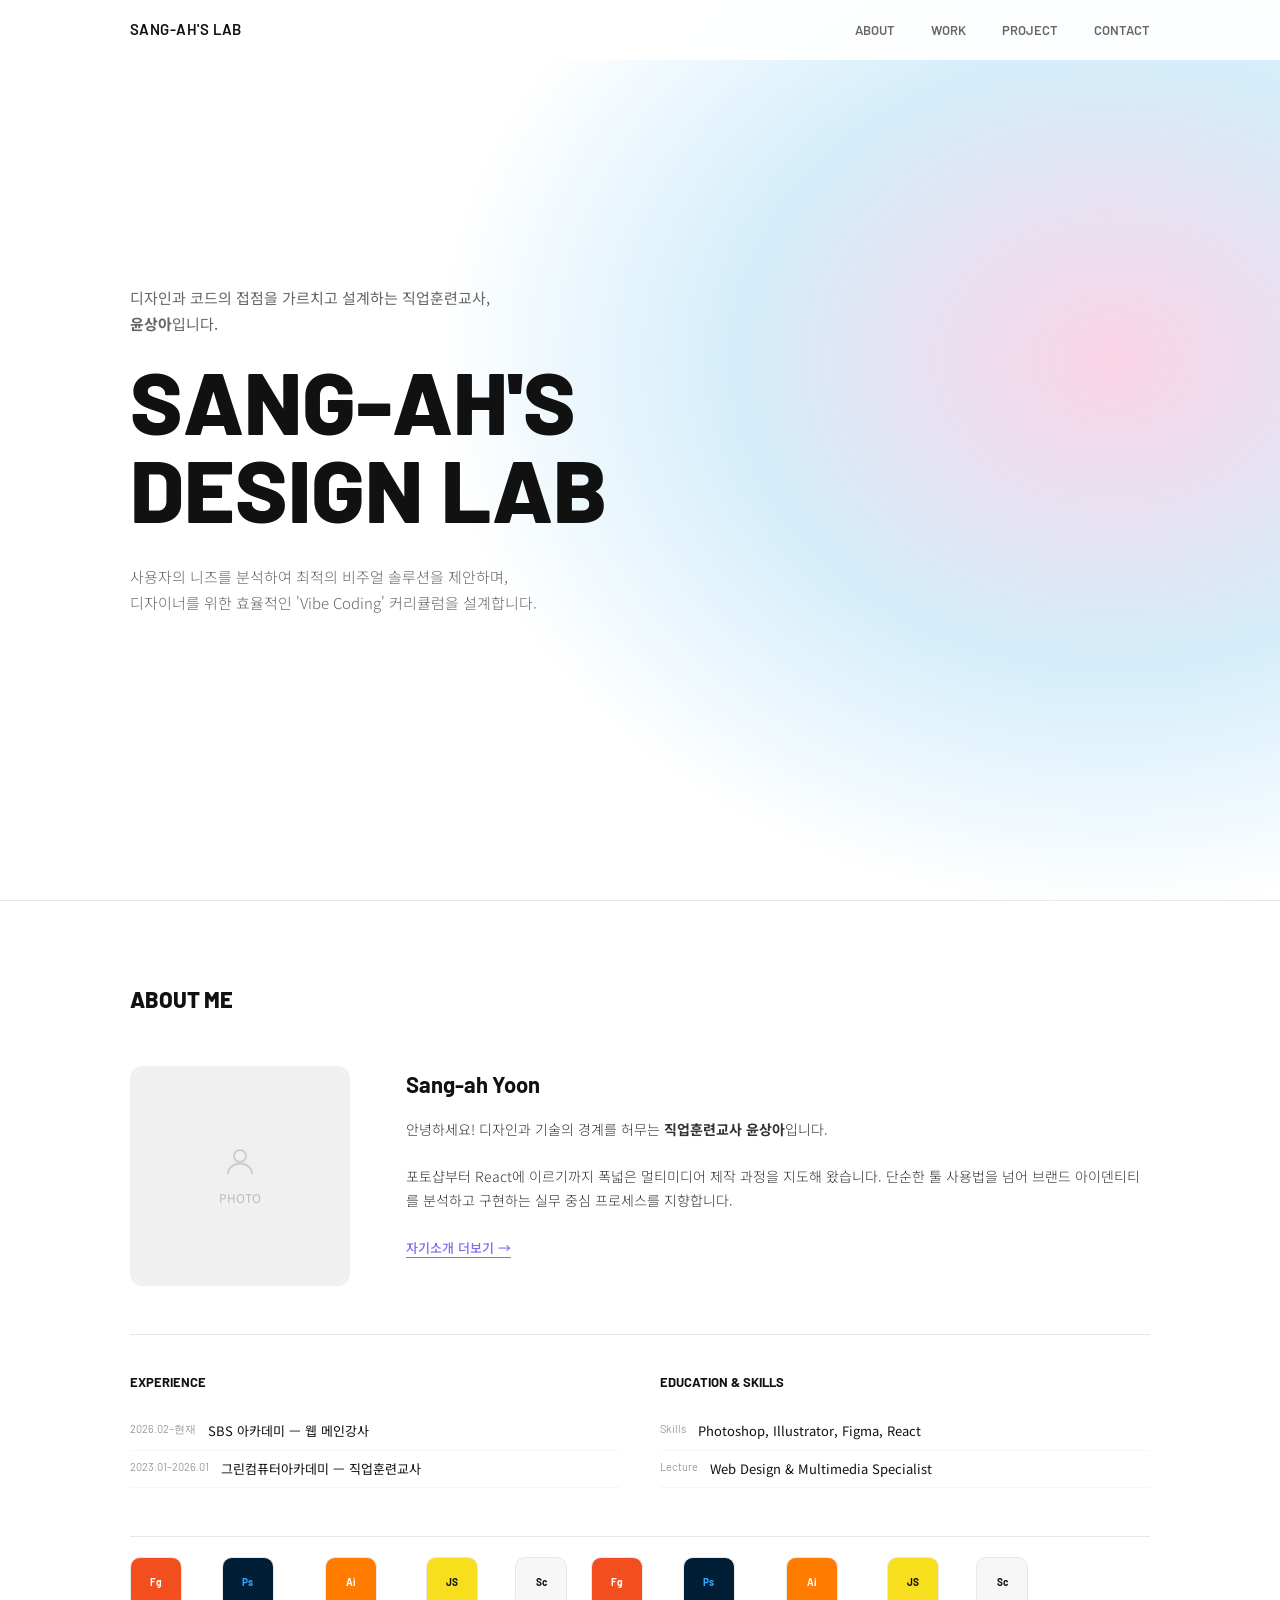
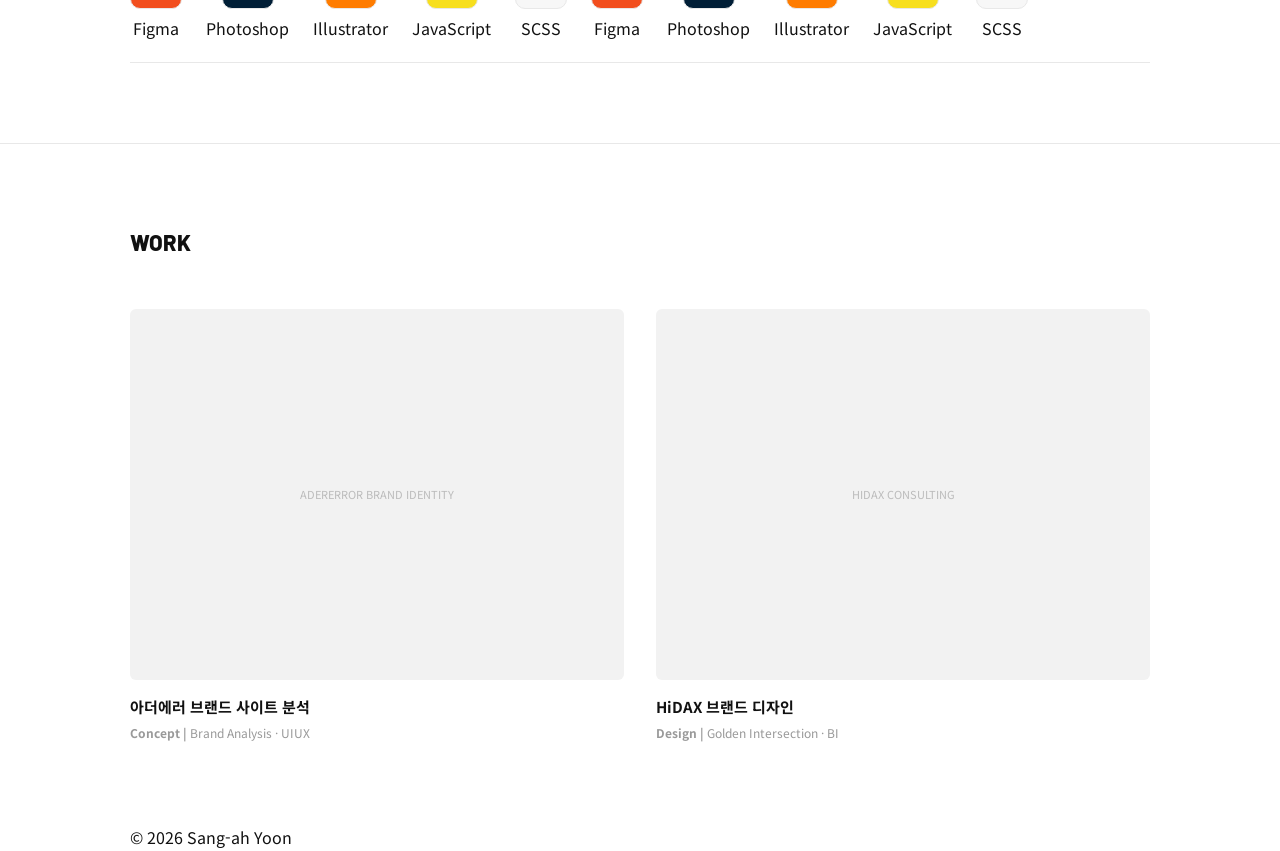
==== index.html @ d9bf9744 "3.31" ====
<!DOCTYPE html>
<html lang="ko">
<head>
  <meta charset="UTF-8" />
  <meta name="viewport" content="width=device-width, initial-scale=1.0" />
  <title>Sang-ah Yoon | Design & Education Portfolio</title>
  
  <link rel="preconnect" href="https://fonts.googleapis.com" />
  <link rel="preconnect" href="https://fonts.gstatic.com" crossorigin />
  <link href="https://fonts.googleapis.com/css2?family=Noto+Sans+KR:wght@300;400;500;700;900&family=Barlow:ital,wght@0,400;0,600;0,800;1,400&display=swap" rel="stylesheet" />
  
  <link rel="stylesheet" href="style.css" />
</head>
<body>

  <header id="nav">
    <div class="nav-wrap">
      <a href="#hero" class="nav-logo">SANG-AH'S LAB</a>
      <nav class="nav-menu">
        <a href="#about">About</a>
        <a href="#work">Work</a>
        <a href="#project">Project</a>
        <a href="#contact">Contact</a>
      </nav>
      <button class="nav-toggle" id="navBtn" aria-label="메뉴">
        <span></span><span></span><span></span>
      </button>
    </div>
  </header>

  <div class="nav-mobile-panel" id="mobileNav">
    <a href="#about">About</a>
    <a href="#work">Work</a>
    <a href="#project">Project</a>
    <a href="#contact">Contact</a>
  </div>

  <section id="hero">
    <div class="hero-blob"></div>
    <div class="hero-inner">
      <p class="hero-sub">
        디자인과 코드의 접점을 가르치고 설계하는 직업훈련교사,<br />
        <strong>윤상아</strong>입니다.
      </p>
      <h1 class="hero-title">SANG-AH'S<br />DESIGN LAB</h1>
      <p class="hero-desc">
        사용자의 니즈를 분석하여 최적의 비주얼 솔루션을 제안하며,<br />
        디자이너를 위한 효율적인 'Vibe Coding' 커리큘럼을 설계합니다.
      </p>
    </div>
  </section>

  <section id="about" class="section">
    <div class="wrap">
      <h2 class="section-title fade-up">ABOUT ME</h2>
      <div class="about-top fade-up">
        <div class="about-img-wrap">
          <div class="about-img-placeholder">
            <svg viewBox="0 0 24 24" stroke-width="1.2"><circle cx="12" cy="8" r="4"/><path d="M4 20c0-4 3.6-7 8-7s8 3 8 7"/></svg>
            PHOTO
          </div>
        </div>
        <div class="about-text-wrap">
          <h3 class="about-name">Sang-ah Yoon</h3>
          <p class="about-bio">
            안녕하세요! 디자인과 기술의 경계를 허무는 <strong>직업훈련교사 윤상아</strong>입니다.<br /><br />
            포토샵부터 React에 이르기까지 폭넓은 멀티미디어 제작 과정을 지도해 왔습니다. 
            단순한 툴 사용법을 넘어 브랜드 아이덴티티를 분석하고 구현하는 실무 중심 프로세스를 지향합니다.
          </p>
          <a href="#" target="_blank" class="about-more-link">자기소개 더보기 →</a>
        </div>
      </div>

      <div class="about-meta fade-up">
        <div>
          <p class="meta-title">Experience</p>
          <ul class="meta-list">
            <li><span class="meta-year">2026.02–현재</span><span>SBS 아카데미 — 웹 메인강사</span></li>
            <li><span class="meta-year">2023.01–2026.01</span><span>그린컴퓨터아카데미 — 직업훈련교사</span></li>
          </ul>
        </div>
        <div>
          <p class="meta-title">Education & Skills</p>
          <ul class="meta-list">
            <li><span class="meta-year">Skills</span><span>Photoshop, Illustrator, Figma, React</span></li>
            <li><span class="meta-year">Lecture</span><span>Web Design & Multimedia Specialist</span></li>
          </ul>
        </div>
      </div>

      <div class="skill-strip fade-up">
        <div class="skill-ticker">
          <div class="skill-icon"><div class="skill-icon-box si-figma">Fg</div><span>Figma</span></div>
          <div class="skill-icon"><div class="skill-icon-box si-ps">Ps</div><span>Photoshop</span></div>
          <div class="skill-icon"><div class="skill-icon-box si-ai">Ai</div><span>Illustrator</span></div>
          <div class="skill-icon"><div class="skill-icon-box si-js">JS</div><span>JavaScript</span></div>
          <div class="skill-icon"><div class="skill-icon-box si-scss">Sc</div><span>SCSS</span></div>
          <div class="skill-icon"><div class="skill-icon-box si-figma">Fg</div><span>Figma</span></div>
          <div class="skill-icon"><div class="skill-icon-box si-ps">Ps</div><span>Photoshop</span></div>
          <div class="skill-icon"><div class="skill-icon-box si-ai">Ai</div><span>Illustrator</span></div>
          <div class="skill-icon"><div class="skill-icon-box si-js">JS</div><span>JavaScript</span></div>
          <div class="skill-icon"><div class="skill-icon-box si-scss">Sc</div><span>SCSS</span></div>
        </div>
      </div>
    </div>
  </section>

  <section id="work" class="section">
    <div class="wrap">
      <h2 class="section-title fade-up">WORK</h2>
      <div class="work-grid">
        <a href="#" class="work-card fade-up">
          <div class="work-thumb"><div class="work-ph">ADERERROR Brand Identity</div></div>
          <div class="work-info">
            <p class="work-title">아더에러 브랜드 사이트 분석</p>
            <p class="work-tags"><strong>Concept |</strong> Brand Analysis · UIUX</p>
          </div>
        </a>
        <a href="#" class="work-card fade-up">
          <div class="work-thumb"><div class="work-ph">HiDAX Consulting</div></div>
          <div class="work-info">
            <p class="work-title">HiDAX 브랜드 디자인</p>
            <p class="work-tags"><strong>Design |</strong> Golden Intersection · BI</p>
          </div>
        </a>
      </div>
    </div>
  </section>

  <footer id="contact">
    <div class="wrap">
      <p class="footer-copy">© 2026 Sang-ah Yoon</p>
    </div>
  </footer>

  <button id="totop" aria-label="맨 위로">↑</button>

  <script src="main.js"></script>
</body>
</html>
---- style.css ----
/* =============================================
   VARIABLES & RESET
============================================= */
*,
*::before,
*::after {
    box-sizing: border-box;
    margin: 0;
    padding: 0;
}

:root {
    --color-accent: #7c6ef5;
    --color-accent2: #f5a0c8;
    --color-accent3: #a0d8f5;
    --color-black: #111111;
    --color-gray-dark: #333333;
    --color-gray: #666666;
    --color-gray-light: #999999;
    --color-border: #e8e8e8;
    --color-bg: #ffffff;
    --color-bg-soft: #f7f7f7;
    --font-ko: 'Noto Sans KR', sans-serif;
    --font-en: 'Barlow', sans-serif;
    --max-w: 1100px;
    --nav-h: 60px;
}

html {
    scroll-behavior: smooth;
}

body {
    font-family: var(--font-ko);
    background: var(--color-bg);
    color: var(--color-black);
    line-height: 1.7;
}

a {
    text-decoration: none;
    color: inherit;
}

ul {
    list-style: none;
}

img {
    display: block;
    max-width: 100%;
}

.wrap {
    max-width: var(--max-w);
    margin: 0 auto;
    padding: 0 40px;
}

/* ANIMATION */
.fade-up {
    opacity: 0;
    transform: translateY(24px);
    transition: opacity .65s ease, transform .65s ease;
}

.fade-up.show {
    opacity: 1;
    transform: none;
}

/* =============================================
   NAVIGATION
============================================= */
#nav {
    position: fixed;
    inset: 0 0 auto 0;
    height: var(--nav-h);
    background: rgba(255, 255, 255, .93);
    backdrop-filter: blur(10px);
    z-index: 1000;
    transition: border-color .3s;
}

#nav.scrolled {
    border-bottom: 1px solid var(--color-border);
}

.nav-wrap {
    max-width: var(--max-w);
    margin: 0 auto;
    padding: 0 40px;
    height: 100%;
    display: flex;
    align-items: center;
    justify-content: space-between;
}

.nav-logo {
    font-family: var(--font-en);
    font-weight: 600;
    font-size: 15px;
    letter-spacing: .03em;
}

.nav-menu {
    display: flex;
    gap: 36px;
}

.nav-menu a {
    font-family: var(--font-en);
    font-size: 13px;
    font-weight: 600;
    text-transform: uppercase;
    color: var(--color-gray);
    transition: color .2s;
}

.nav-menu a:hover,
.nav-menu a.on {
    color: var(--color-black);
}

/* MOBILE NAV */
.nav-toggle {
    display: none;
    flex-direction: column;
    gap: 5px;
    background: none;
    border: none;
    cursor: pointer;
}

.nav-toggle span {
    display: block;
    width: 22px;
    height: 1.5px;
    background: var(--color-black);
    transition: .3s;
}

.nav-toggle.open span:nth-child(1) {
    transform: translateY(6.5px) rotate(45deg);
}

.nav-toggle.open span:nth-child(2) {
    opacity: 0;
}

.nav-toggle.open span:nth-child(3) {
    transform: translateY(-6.5px) rotate(-45deg);
}

.nav-mobile-panel {
    display: none;
    position: fixed;
    top: var(--nav-h);
    left: 0;
    right: 0;
    background: #fff;
    border-bottom: 1px solid var(--color-border);
    padding: 20px 40px;
    flex-direction: column;
    gap: 16px;
    z-index: 999;
}

.nav-mobile-panel.open {
    display: flex;
}

/* =============================================
   HERO
============================================= */
#hero {
    min-height: 100vh;
    display: flex;
    flex-direction: column;
    justify-content: center;
    position: relative;
    overflow: hidden;
}

.hero-blob {
    position: absolute;
    top: 0;
    right: 0;
    width: 65%;
    height: 100%;
    background: radial-gradient(ellipse at 80% 40%, var(--color-accent2) 0%, var(--color-accent3) 40%, rgba(255, 255, 255, 0) 72%);
    opacity: .45;
    pointer-events: none;
}

.hero-inner {
    position: relative;
    z-index: 1;
    width: 100%;
    max-width: var(--max-w);
    margin: 0 auto;
    padding: 80px 40px;
}

.hero-sub {
    font-size: 15px;
    color: var(--color-gray);
    margin-bottom: 20px;
}

.hero-title {
    font-family: var(--font-en);
    font-size: clamp(48px, 7vw, 88px);
    font-weight: 800;
    line-height: 1.0;
    margin-bottom: 32px;
    text-transform: uppercase;
}

.hero-desc {
    max-width: 520px;
    font-size: 15px;
    font-weight: 300;
    color: var(--color-gray);
}

/* =============================================
   ABOUT & SKILLS
============================================= */
.section {
    padding: 80px 0;
    border-top: 1px solid var(--color-border);
}

.section-title {
    font-family: var(--font-en);
    font-size: 22px;
    font-weight: 800;
    text-transform: uppercase;
    margin-bottom: 48px;
}

.about-top {
    display: grid;
    grid-template-columns: 220px 1fr;
    gap: 56px;
    margin-bottom: 48px;
}

.about-img-wrap {
    width: 220px;
    height: 220px;
    border-radius: 12px;
    background: #f0f0f0;
    overflow: hidden;
}

.about-img-placeholder {
    width: 100%;
    height: 100%;
    display: flex;
    flex-direction: column;
    align-items: center;
    justify-content: center;
    color: #bbb;
    font-size: 12px;
}

.about-img-placeholder svg {
    width: 36px;
    stroke: #ccc;
    fill: none;
    margin-bottom: 8px;
}

.about-name {
    font-family: var(--font-en);
    font-size: 22px;
    font-weight: 700;
    margin-bottom: 14px;
}

.about-bio {
    font-size: 14px;
    font-weight: 300;
    color: var(--color-gray-dark);
    margin-bottom: 20px;
}

.about-more-link {
    font-size: 13px;
    font-weight: 500;
    color: var(--color-accent);
    border-bottom: 1px solid var(--color-accent);
}

.about-meta {
    display: grid;
    grid-template-columns: 1fr 1fr;
    gap: 40px;
    padding-top: 36px;
    border-top: 1px solid var(--color-border);
}

.meta-title {
    font-family: var(--font-en);
    font-size: 13px;
    font-weight: 700;
    text-transform: uppercase;
    margin-bottom: 20px;
}

.meta-list li {
    display: flex;
    gap: 12px;
    font-size: 13px;
    padding: 7px 0;
    border-bottom: 1px solid var(--color-bg-soft);
}

.meta-year {
    font-family: var(--font-en);
    font-size: 11px;
    color: var(--color-gray-light);
    flex-shrink: 0;
}

/* SKILL TICKER */
.skill-strip {
    overflow: hidden;
    padding: 20px 0;
    border-top: 1px solid var(--color-border);
    border-bottom: 1px solid var(--color-border);
    margin-top: 48px;
}

.skill-ticker {
    display: flex;
    gap: 24px;
    animation: ticker 20s linear infinite;
    width: max-content;
}

@keyframes ticker {
    from {
        transform: translateX(0);
    }

    to {
        transform: translateX(-50%);
    }
}

.skill-icon {
    display: flex;
    flex-direction: column;
    align-items: center;
    gap: 6px;
}

.skill-icon-box {
    width: 52px;
    height: 52px;
    border-radius: 10px;
    display: flex;
    align-items: center;
    justify-content: center;
    font-family: var(--font-en);
    font-size: 10px;
    font-weight: 700;
    background: var(--color-bg-soft);
    border: 1px solid var(--color-border);
}

.si-figma {
    background: #f24e1e !important;
    color: #fff;
}

.si-ps {
    background: #001e36 !important;
    color: #31a8ff;
}

.si-ai {
    background: #ff7c00 !important;
    color: #fff;
}

.si-js {
    background: #f7df1e !important;
    color: #111;
}

/* =============================================
   WORK GRID
============================================= */
.work-grid {
    display: grid;
    grid-template-columns: 1fr 1fr;
    gap: 32px;
}

.work-card {
    display: block;
}

.work-thumb {
    aspect-ratio: 4/3;
    background: #f2f2f2;
    border-radius: 6px;
    margin-bottom: 14px;
    display: flex;
    align-items: center;
    justify-content: center;
}

.work-ph {
    font-size: 11px;
    color: #bbb;
    text-transform: uppercase;
}

.work-title {
    font-size: 15px;
    font-weight: 700;
    margin-bottom: 4px;
}

.work-tags {
    font-size: 12px;
    color: var(--color-gray-light);
}

/* COMMON */
#totop {
    position: fixed;
    bottom: 28px;
    right: 28px;
    width: 44px;
    height: 44px;
    background: var(--color-black);
    color: #fff;
    border: none;
    border-radius: 50%;
    cursor: pointer;
    opacity: 0;
    transition: .3s;
    z-index: 500;
}

#totop.show {
    opacity: 1;
}

@media (max-width: 860px) {
    .wrap {
        padding: 0 24px;
    }

    .about-top {
        grid-template-columns: 1fr;
    }

    .nav-menu {
        display: none;
    }

    .nav-toggle {
        display: flex;
    }

    .work-grid {
        grid-template-columns: 1fr;
    }
}
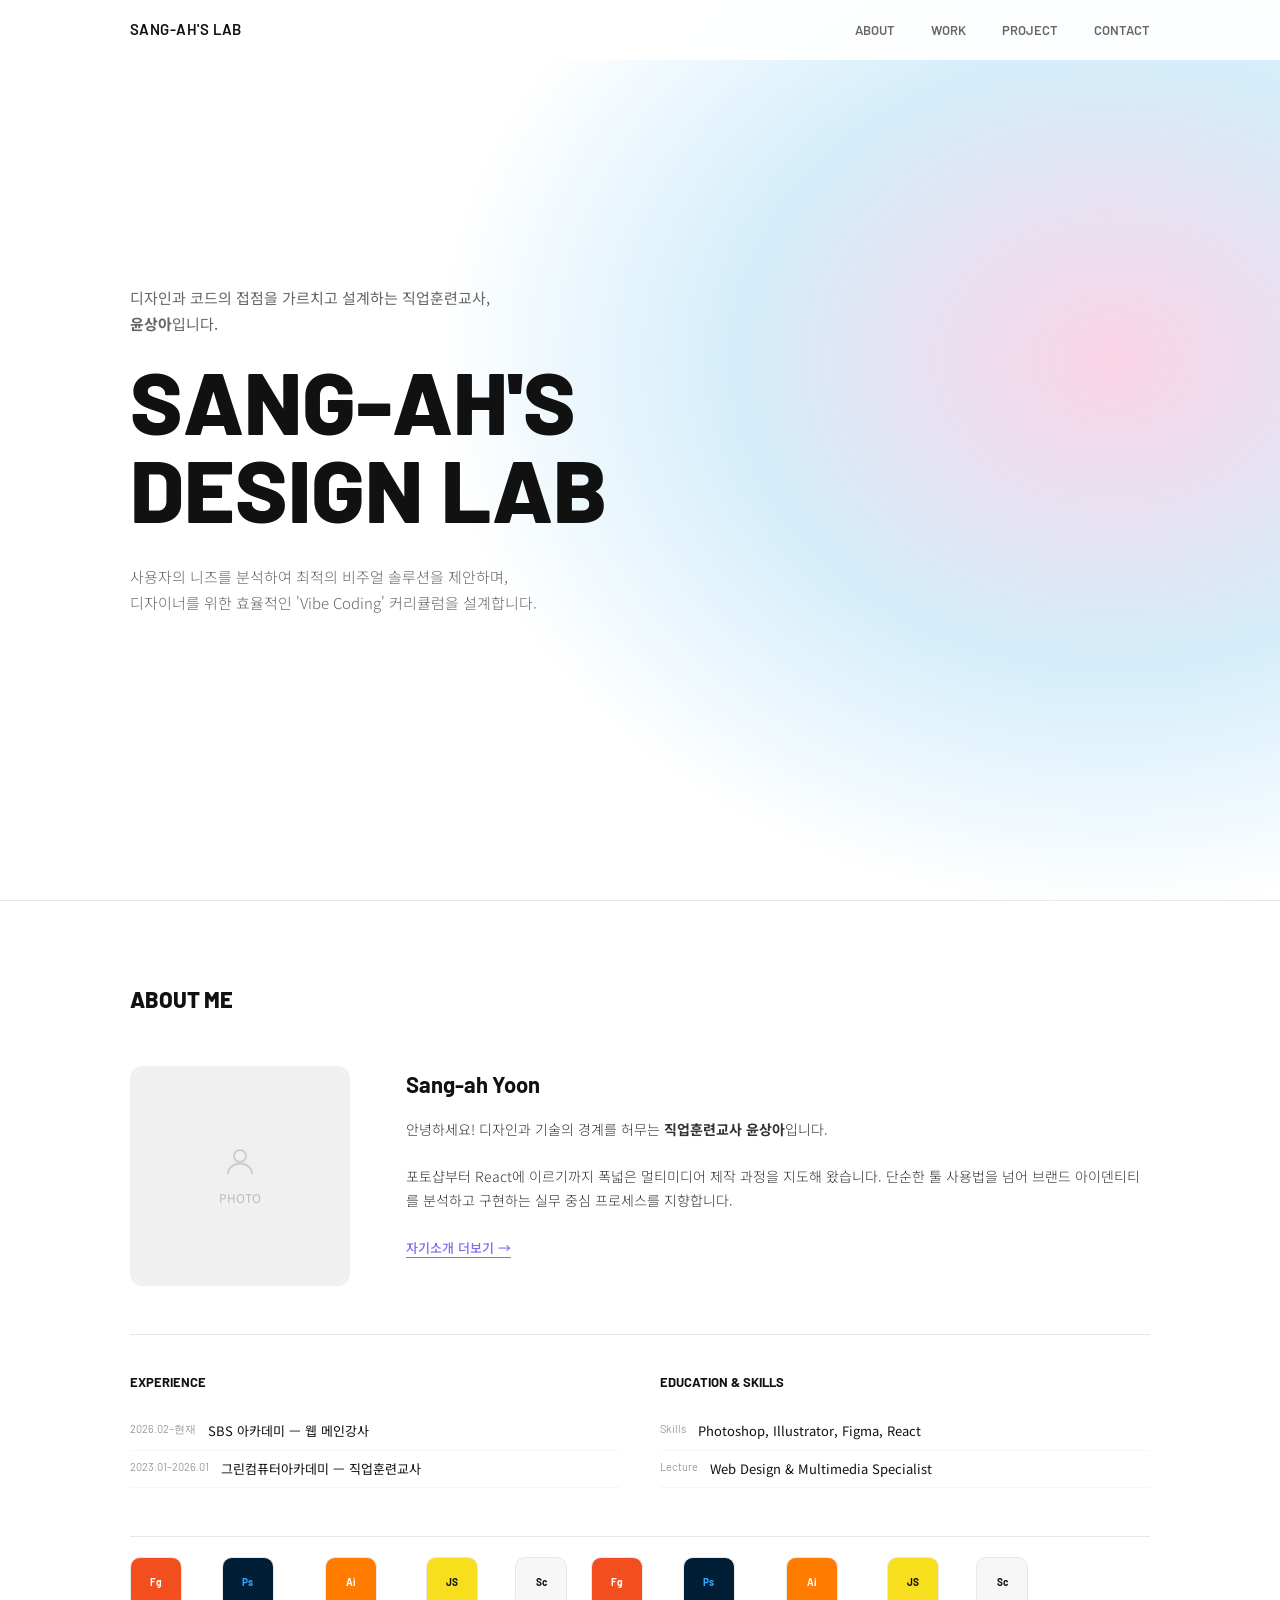
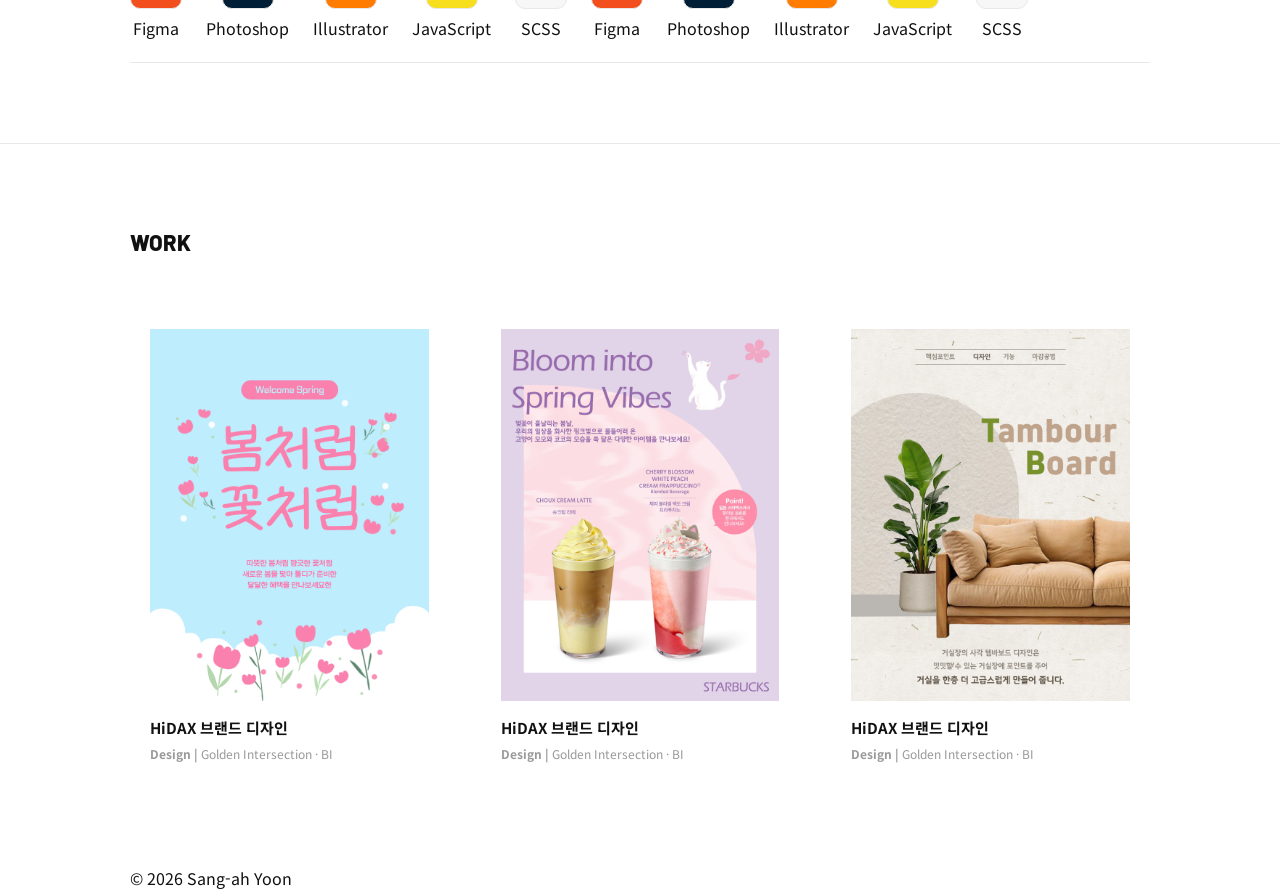
==== commit c10d5256: "3.31" ====
--- a/index.html
+++ b/index.html
@@ -109,15 +109,29 @@
     <div class="wrap">
       <h2 class="section-title fade-up">WORK</h2>
       <div class="work-grid">
-        <a href="#" class="work-card fade-up">
+        <!-- <a href="#" class="work-card fade-up">
           <div class="work-thumb"><div class="work-ph">ADERERROR Brand Identity</div></div>
           <div class="work-info">
             <p class="work-title">아더에러 브랜드 사이트 분석</p>
             <p class="work-tags"><strong>Concept |</strong> Brand Analysis · UIUX</p>
           </div>
+        </a> -->
+        <a href="#" class="work-card fade-up">
+          <div class="work-thumb"><div class="work-ph"><img src="./03.25.jpg" alt="배너1"></div></div>
+          <div class="work-info">
+            <p class="work-title">HiDAX 브랜드 디자인</p>
+            <p class="work-tags"><strong>Design |</strong> Golden Intersection · BI</p>
+          </div>
         </a>
         <a href="#" class="work-card fade-up">
-          <div class="work-thumb"><div class="work-ph">HiDAX Consulting</div></div>
+          <div class="work-thumb"><div class="work-ph"><img src="./3.28 01.jpg" alt="배너2"></div></div>
+          <div class="work-info">
+            <p class="work-title">HiDAX 브랜드 디자인</p>
+            <p class="work-tags"><strong>Design |</strong> Golden Intersection · BI</p>
+          </div>
+        </a>
+        <a href="#" class="work-card fade-up">
+          <div class="work-thumb"><div class="work-ph"><img src="./3.29.jpg" alt="배너3"></div></div>
           <div class="work-info">
             <p class="work-title">HiDAX 브랜드 디자인</p>
             <p class="work-tags"><strong>Design |</strong> Golden Intersection · BI</p>
--- a/style.css
+++ b/style.css
@@ -397,10 +397,19 @@
 ============================================= */
 .work-grid {
     display: grid;
-    grid-template-columns: 1fr 1fr;
+    grid-template-columns: repeat(3, 1fr);
     gap: 32px;
 }
-
+.work-card {
+    background: #fff;
+    padding: 20px;
+    transition: transform 0.2s box-sadow 0.2s;
+    border-radius: 8px;
+}
+.work-card:hover {
+    transform: translateY(-10px);
+    box-shadow: 0 12px 32px #2222223a ;
+}
 .work-card {
     display: block;
 }
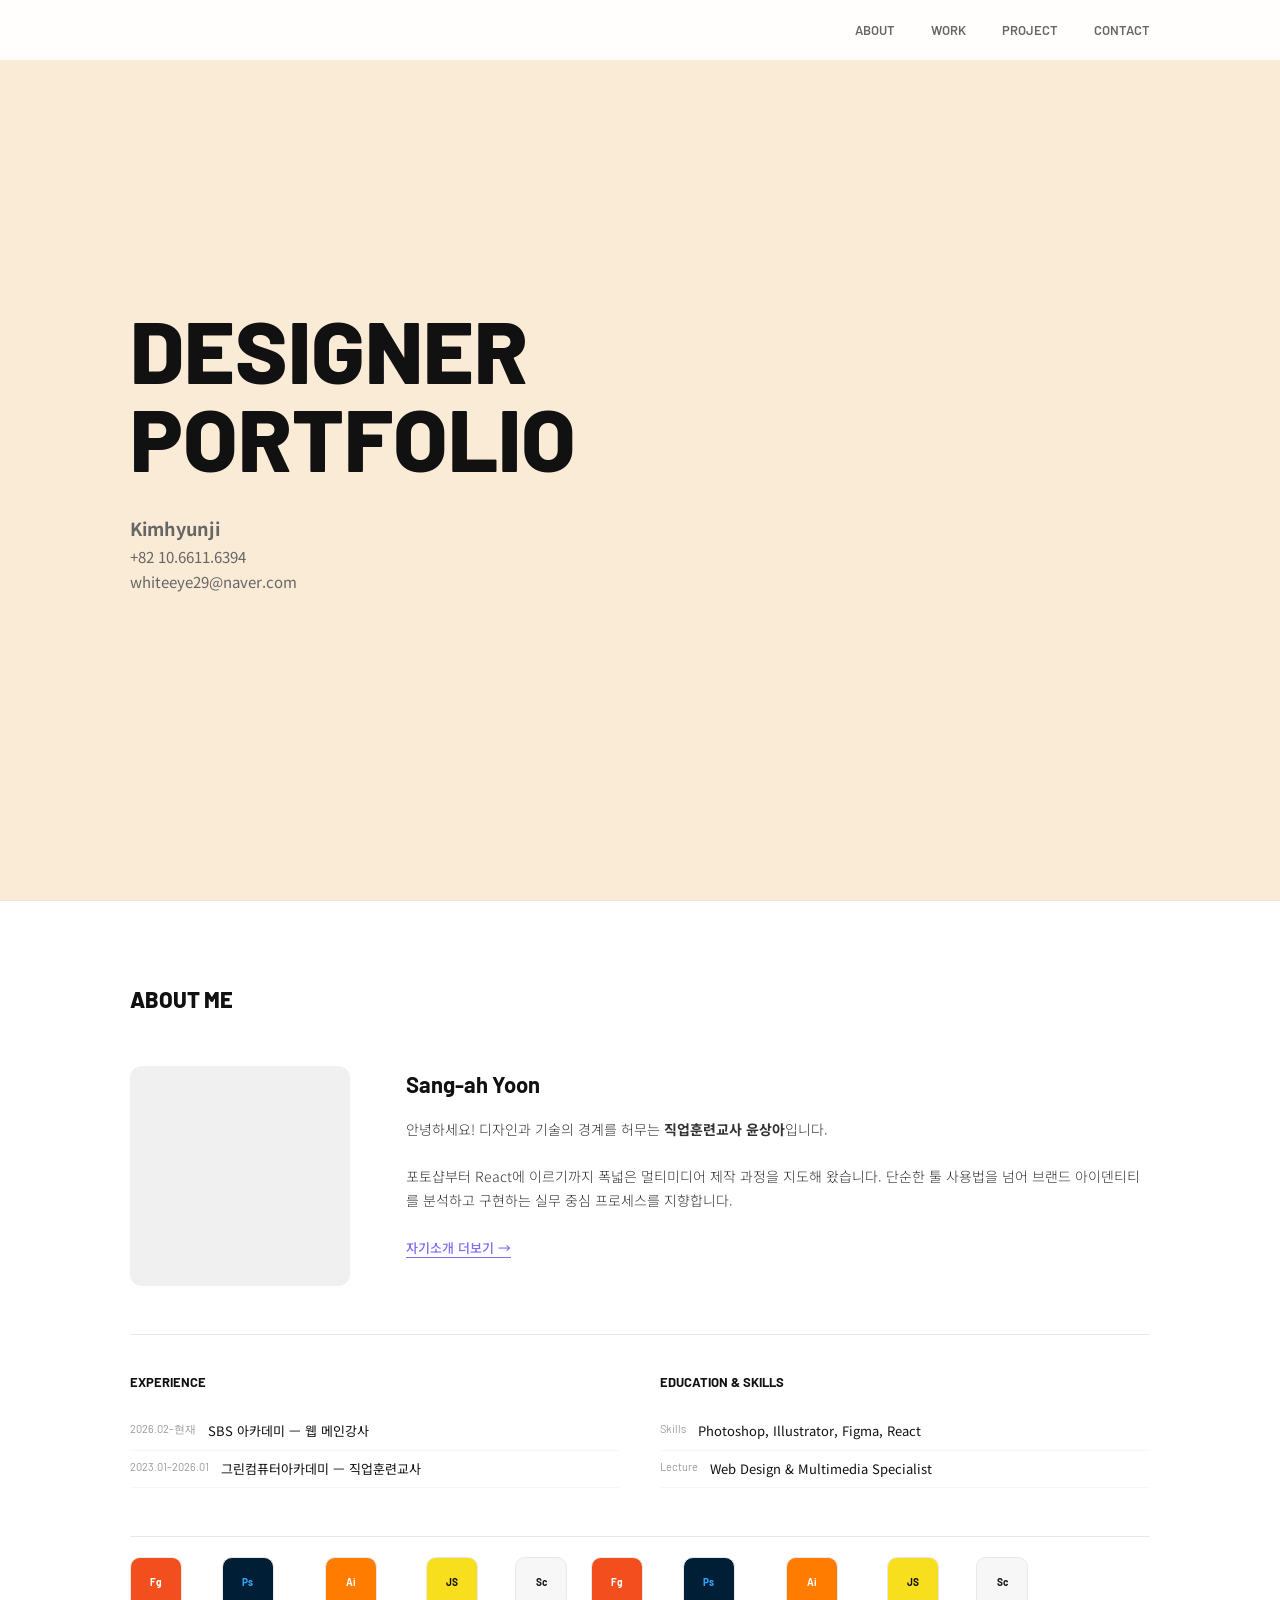
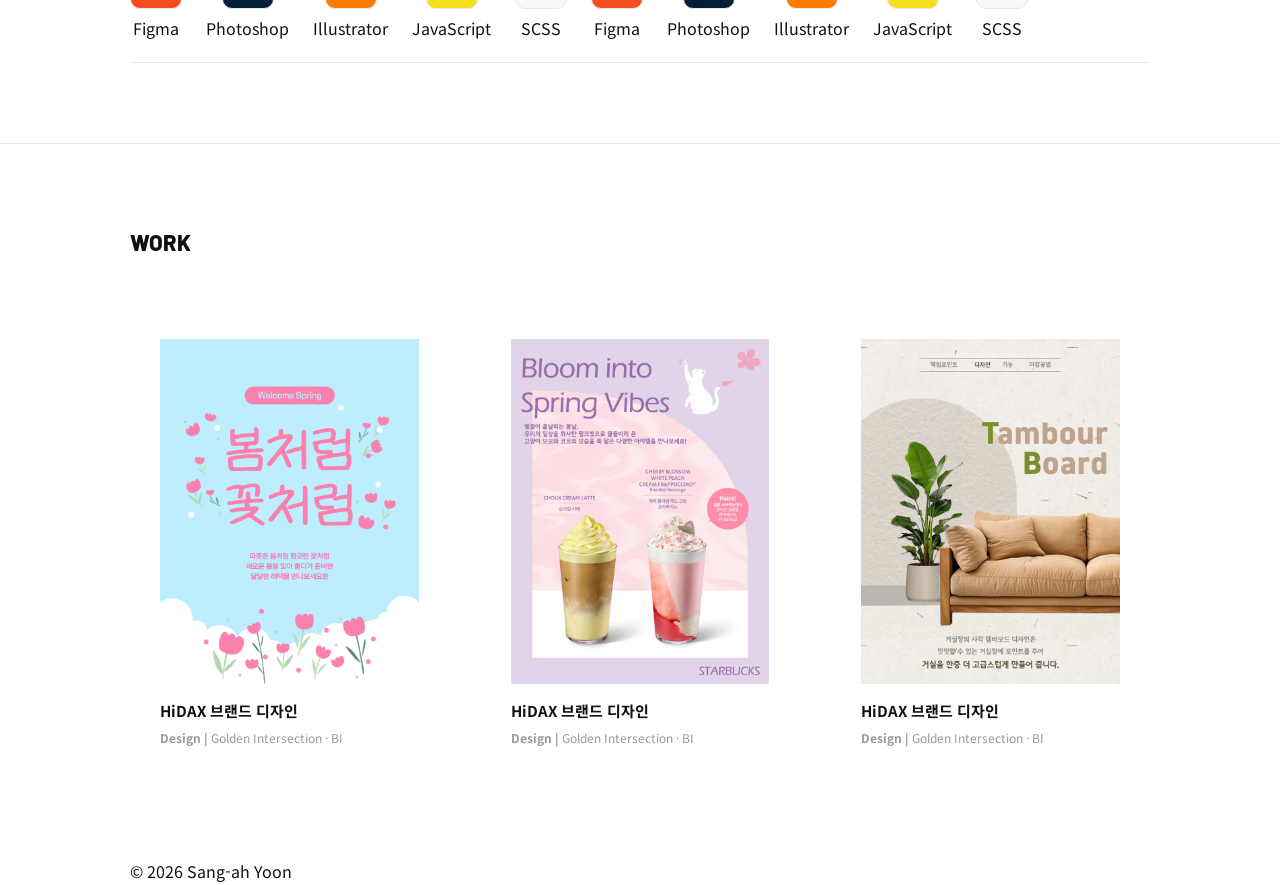
==== commit 7350289b: "3.31" ====
--- a/index.html
+++ b/index.html
@@ -15,7 +15,7 @@
 
   <header id="nav">
     <div class="nav-wrap">
-      <a href="#hero" class="nav-logo">SANG-AH'S LAB</a>
+      <a href="#hero" class="nav-logo"></a>
       <nav class="nav-menu">
         <a href="#about">About</a>
         <a href="#work">Work</a>
@@ -38,14 +38,16 @@
   <section id="hero">
     <div class="hero-blob"></div>
     <div class="hero-inner">
-      <p class="hero-sub">
+      <!-- <p class="hero-sub">
         디자인과 코드의 접점을 가르치고 설계하는 직업훈련교사,<br />
         <strong>윤상아</strong>입니다.
-      </p>
-      <h1 class="hero-title">SANG-AH'S<br />DESIGN LAB</h1>
+      </p> -->
+      <h1 class="hero-title">Designer<br/>Portfolio</h1>
+      <p class="hero-sub">
+        <strong> Kimhyunji</strong><br/>
       <p class="hero-desc">
-        사용자의 니즈를 분석하여 최적의 비주얼 솔루션을 제안하며,<br />
-        디자이너를 위한 효율적인 'Vibe Coding' 커리큘럼을 설계합니다.
+        +82 10.6611.6394<br/>
+        whiteeye29@naver.com
       </p>
     </div>
   </section>
@@ -55,10 +57,10 @@
       <h2 class="section-title fade-up">ABOUT ME</h2>
       <div class="about-top fade-up">
         <div class="about-img-wrap">
-          <div class="about-img-placeholder">
+          <!-- <div class="about-img-placeholder">
             <svg viewBox="0 0 24 24" stroke-width="1.2"><circle cx="12" cy="8" r="4"/><path d="M4 20c0-4 3.6-7 8-7s8 3 8 7"/></svg>
             PHOTO
-          </div>
+          </div> -->
         </div>
         <div class="about-text-wrap">
           <h3 class="about-name">Sang-ah Yoon</h3>
--- a/style.css
+++ b/style.css
@@ -180,9 +180,10 @@
     justify-content: center;
     position: relative;
     overflow: hidden;
-}
-
-.hero-blob {
+    background: antiquewhite;
+}
+
+/* .hero-blob {
     position: absolute;
     top: 0;
     right: 0;
@@ -191,7 +192,7 @@
     background: radial-gradient(ellipse at 80% 40%, var(--color-accent2) 0%, var(--color-accent3) 40%, rgba(255, 255, 255, 0) 72%);
     opacity: .45;
     pointer-events: none;
-}
+} */
 
 .hero-inner {
     position: relative;
@@ -203,9 +204,8 @@
 }
 
 .hero-sub {
-    font-size: 15px;
+    font-size: 18px;
     color: var(--color-gray);
-    margin-bottom: 20px;
 }
 
 .hero-title {
@@ -220,7 +220,6 @@
 .hero-desc {
     max-width: 520px;
     font-size: 15px;
-    font-weight: 300;
     color: var(--color-gray);
 }
 
@@ -266,12 +265,12 @@
     font-size: 12px;
 }
 
-.about-img-placeholder svg {
+/* .about-img-placeholder svg {
     width: 36px;
     stroke: #ccc;
     fill: none;
     margin-bottom: 8px;
-}
+} */
 
 .about-name {
     font-family: var(--font-en);
@@ -402,16 +401,21 @@
 }
 .work-card {
     background: #fff;
-    padding: 20px;
+    display: block;
+    padding: 30px;
     transition: transform 0.2s box-sadow 0.2s;
-    border-radius: 8px;
+    border-radius: 10px;
 }
 .work-card:hover {
     transform: translateY(-10px);
     box-shadow: 0 12px 32px #2222223a ;
 }
-.work-card {
-    display: block;
+.work-card img{
+    transition: transform 0.4s ease;
+    object-fit: cover;
+}
+.work-card:hover img {
+    transform: scale(1.06);
 }
 
 .work-thumb {
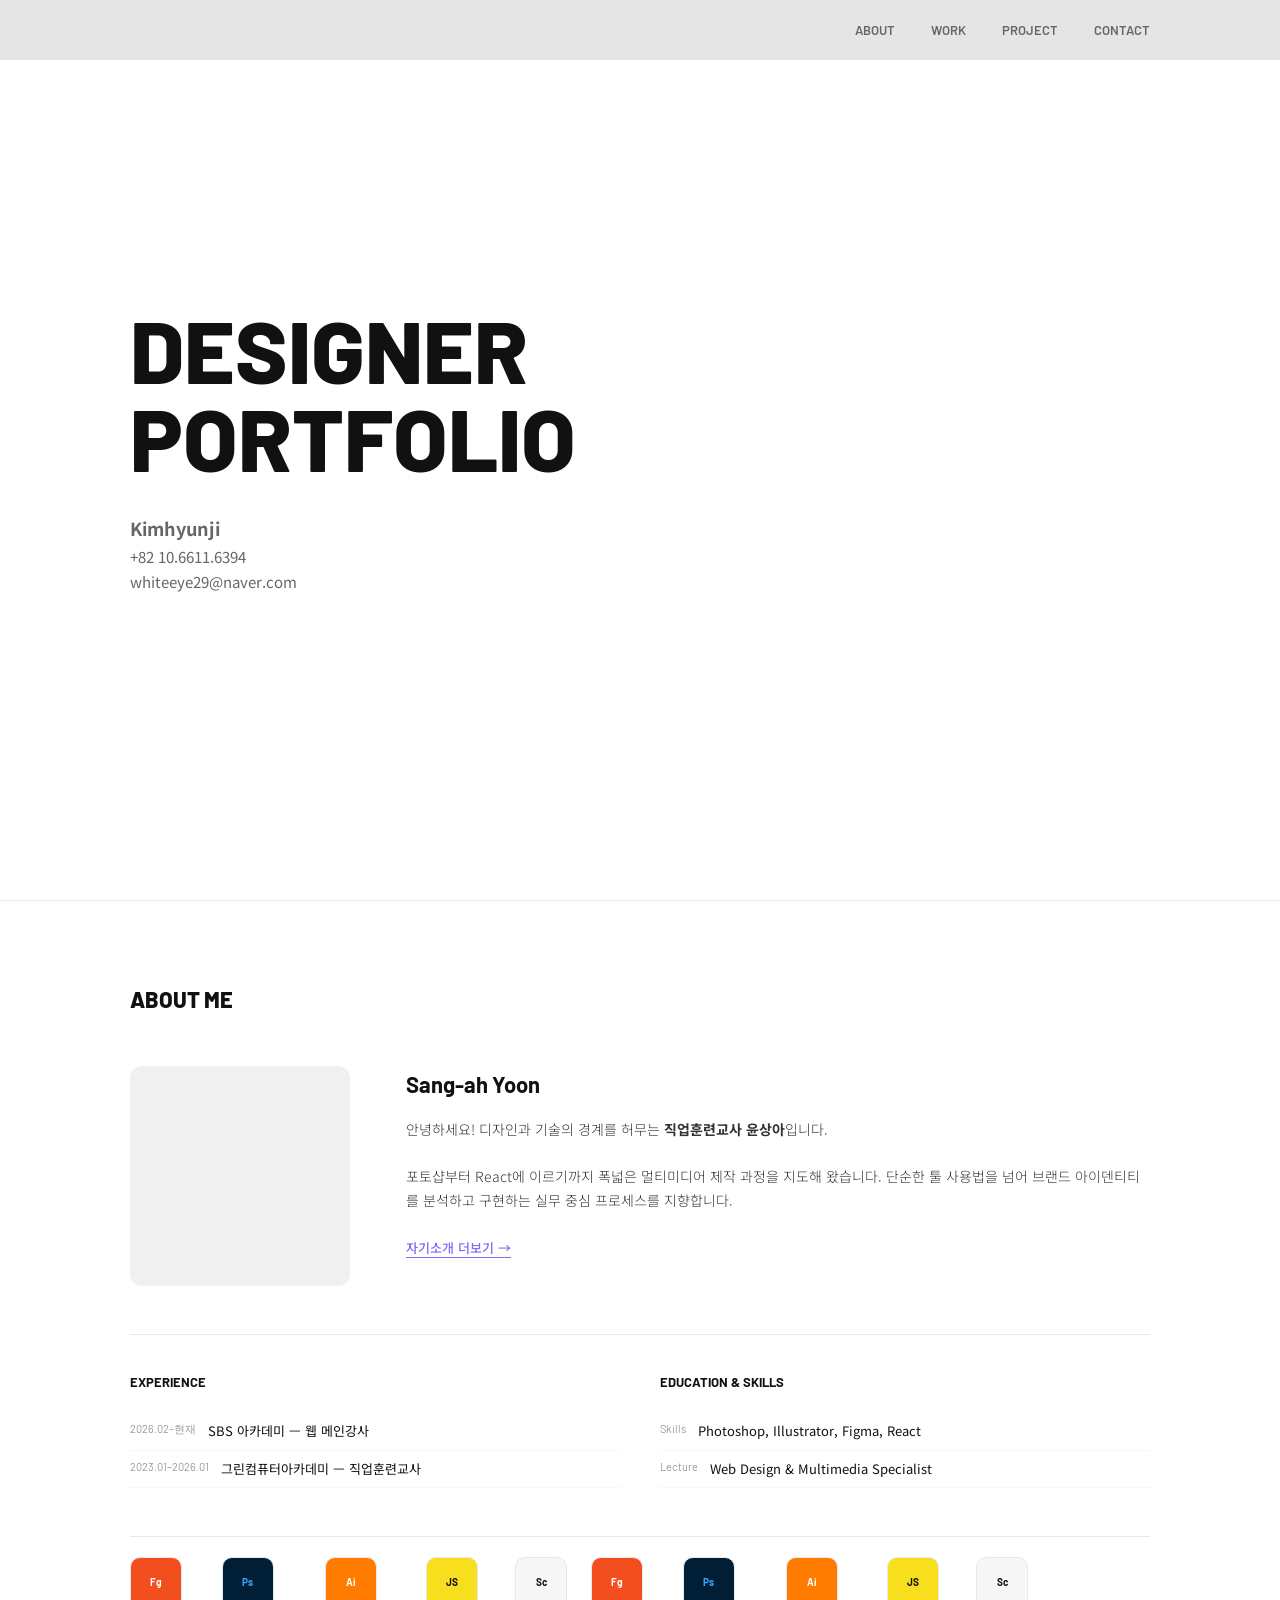
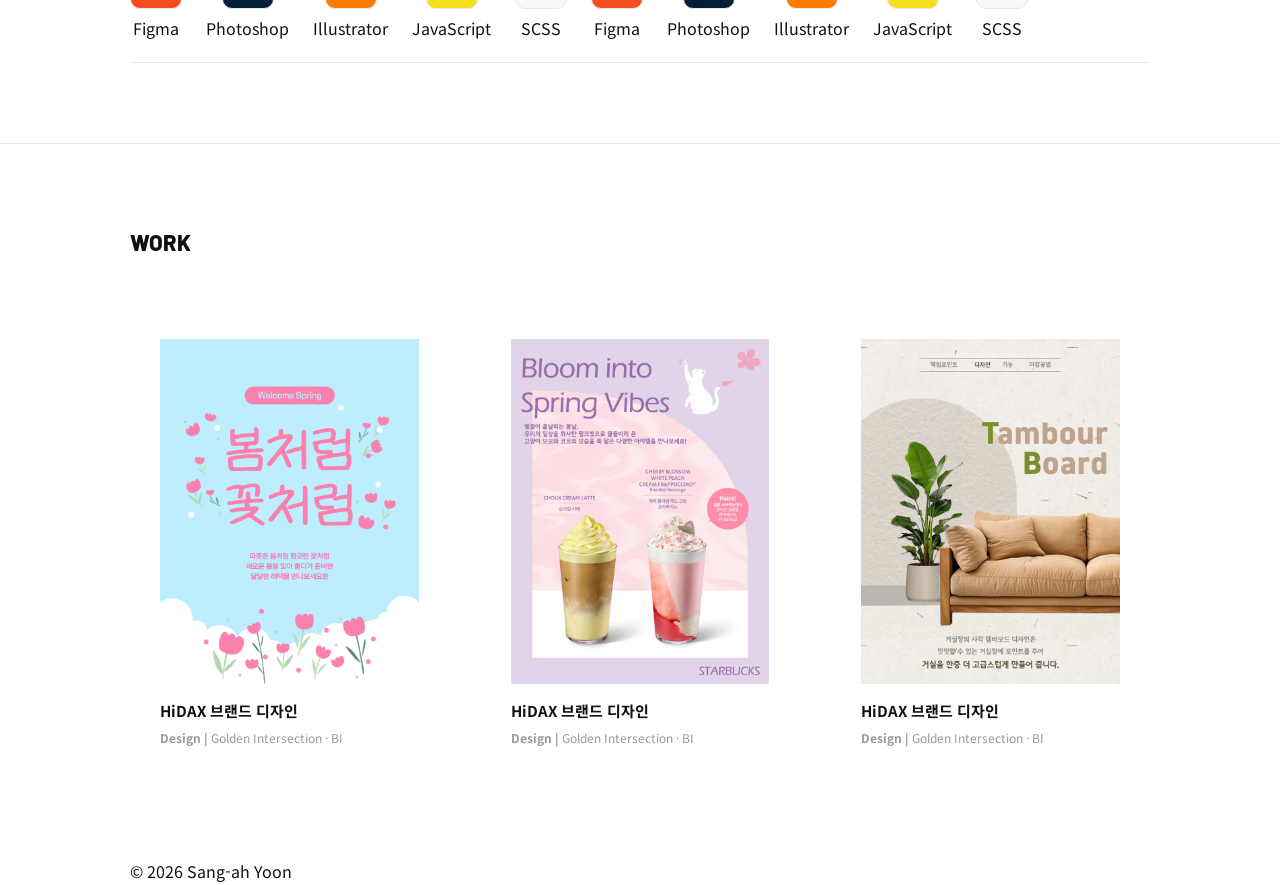
==== commit cf635ef9: "1" ====
--- a/index.html
+++ b/index.html
@@ -40,7 +40,7 @@
     <div class="hero-inner">
       <!-- <p class="hero-sub">
         디자인과 코드의 접점을 가르치고 설계하는 직업훈련교사,<br />
-        <strong>윤상아</strong>입니다.
+        <strong>김현지</strong>입니다.
       </p> -->
       <h1 class="hero-title">Designer<br/>Portfolio</h1>
       <p class="hero-sub">
--- a/style.css
+++ b/style.css
@@ -76,7 +76,7 @@
     position: fixed;
     inset: 0 0 auto 0;
     height: var(--nav-h);
-    background: rgba(255, 255, 255, .93);
+    background: #bbbbbb60;
     backdrop-filter: blur(10px);
     z-index: 1000;
     transition: border-color .3s;
@@ -180,7 +180,7 @@
     justify-content: center;
     position: relative;
     overflow: hidden;
-    background: antiquewhite;
+    background: ;
 }
 
 /* .hero-blob {
